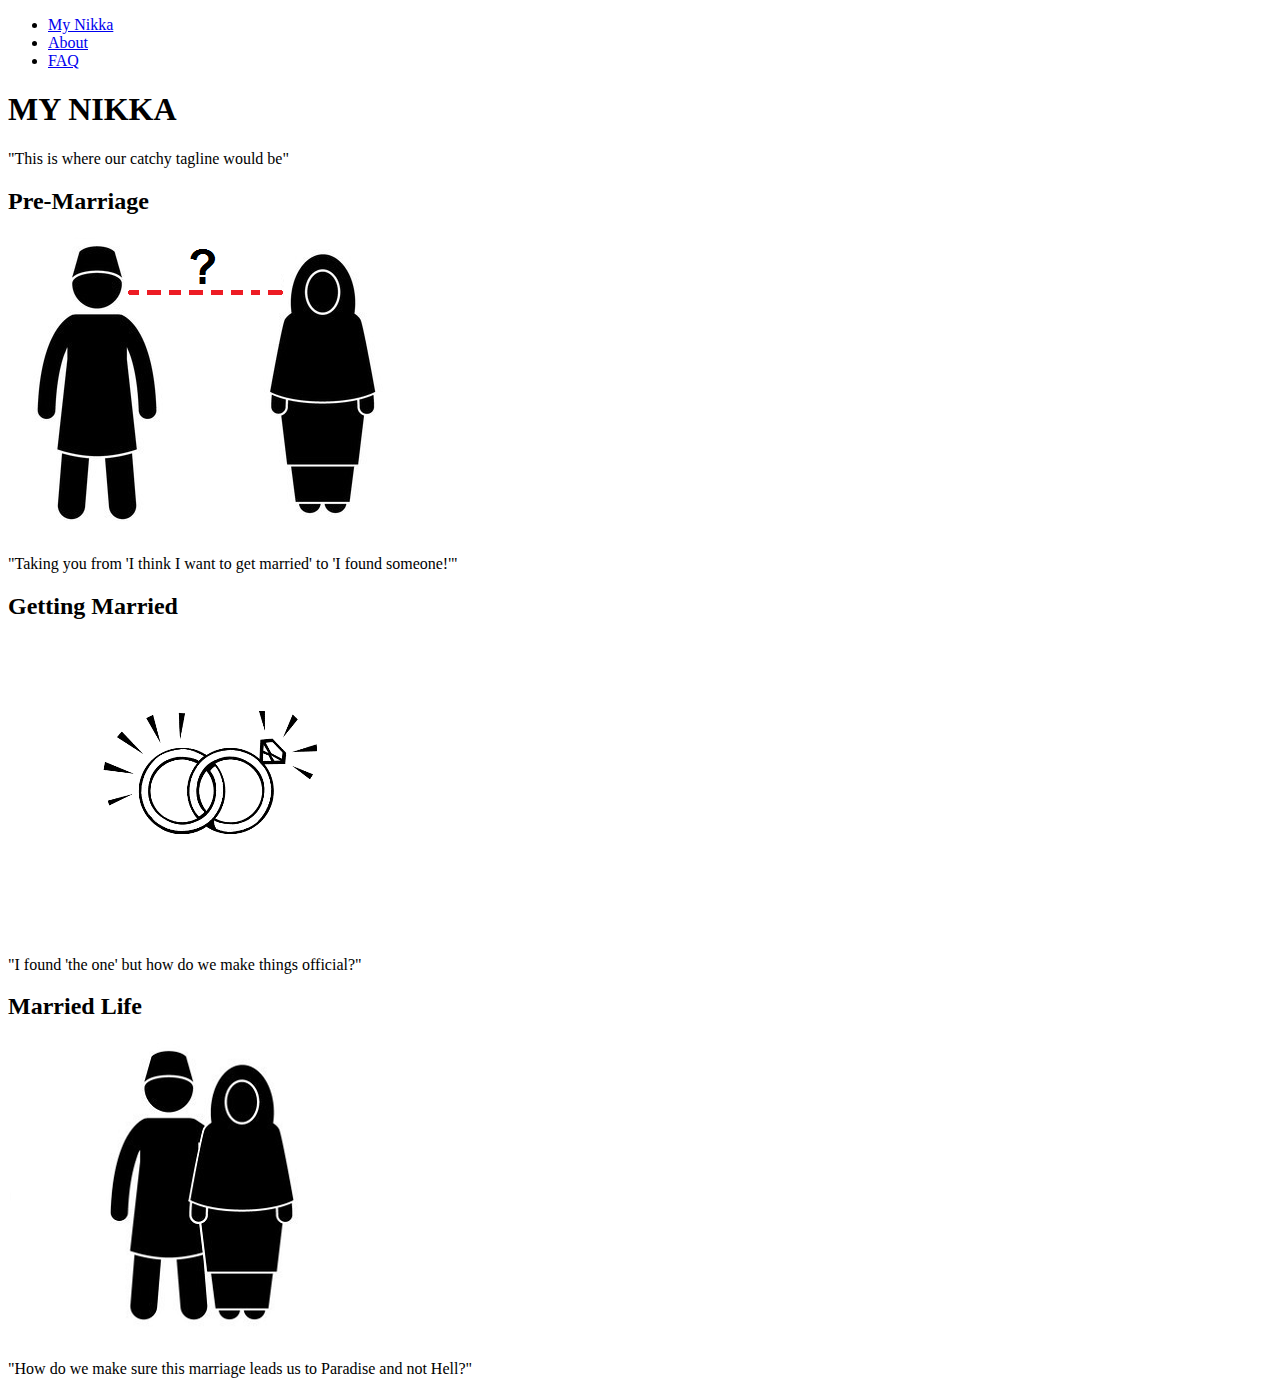
==== index.html @ dc0a1cf0 "completed bootstrap redesign" ====
<!DOCTYPE html>

<html>
    <head>
        <title>My Nikka</title>
        <meta charset="UTF-8">
        <meta name="viewport" content="width=device-width, initial-scale=1.0">
        
        <link href="img/mynikka.jpg" rel="shortcut icon">
        <link rel="stylesheet" href="css/bootstrap.min.css"/>
        <link rel="stylesheet" href="css/my-nikka.css"/>
        <script src="js/bootstrap.min.js"></script>
        <script src="https://code.jquery.com/jquery-1.10.2.js"></script>
        <script src="js/my-nikka.js"></script>
    </head>
    <body>
        <nav class="navbar navbar-inverse navbar-fixed-top" role="navigation">
        	<div class="container">
				<div class="navbar-collapse collapse" id="navbar">
		        </div>
        	</div>
        </nav>

        <div class="jumbotron">
		    <div class="container">
			    <h1>MY NIKKA</h1>
			    <p>"This is where our catchy tagline would be"</p>
		    </div>
       	</div>

       	<div class="container">
	        <div class="row">
		        <div class="col-md-4">
			        <div onclick="location.href='pre_marriage.html';" style="cursor: pointer;">
			            <h2>Pre-Marriage</h2>
			            <img src="./img/pre-marriage-thumbnail.png"/>
		            </div>
		            <p>"Taking you from 'I think I want to get married' to 'I found someone!'"</p>
		        </div>
		            
		        <div class="col-md-4">
		        	<div onclick="location.href='getting_married.html';" style="cursor: pointer;">
			            <h2>Getting Married</h2>
			            <div style="height: 300px">
			            	<img src="./img/rings-thumbnail.png"/>
			            </div>
		            </div>
		            <p>"I found 'the one' but how do we make things official?"</p>
		        </div>
		        
		        <div class="col-md-4">
		            <div onclick="location.href='married_life.html';" style="cursor: pointer;">
			            <h2>Married Life</h2>
			            <img src="./img/married-life-thumbnail.png" />
		            </div>
		            <p>"How do we make sure this marriage leads us to Paradise and not Hell?"</p>
		        </div>
	        </div>
        </div>
    </body>
</html>
---- css/my-nikka.css ----
.beneath-nav {
	padding-top: 50px;
}
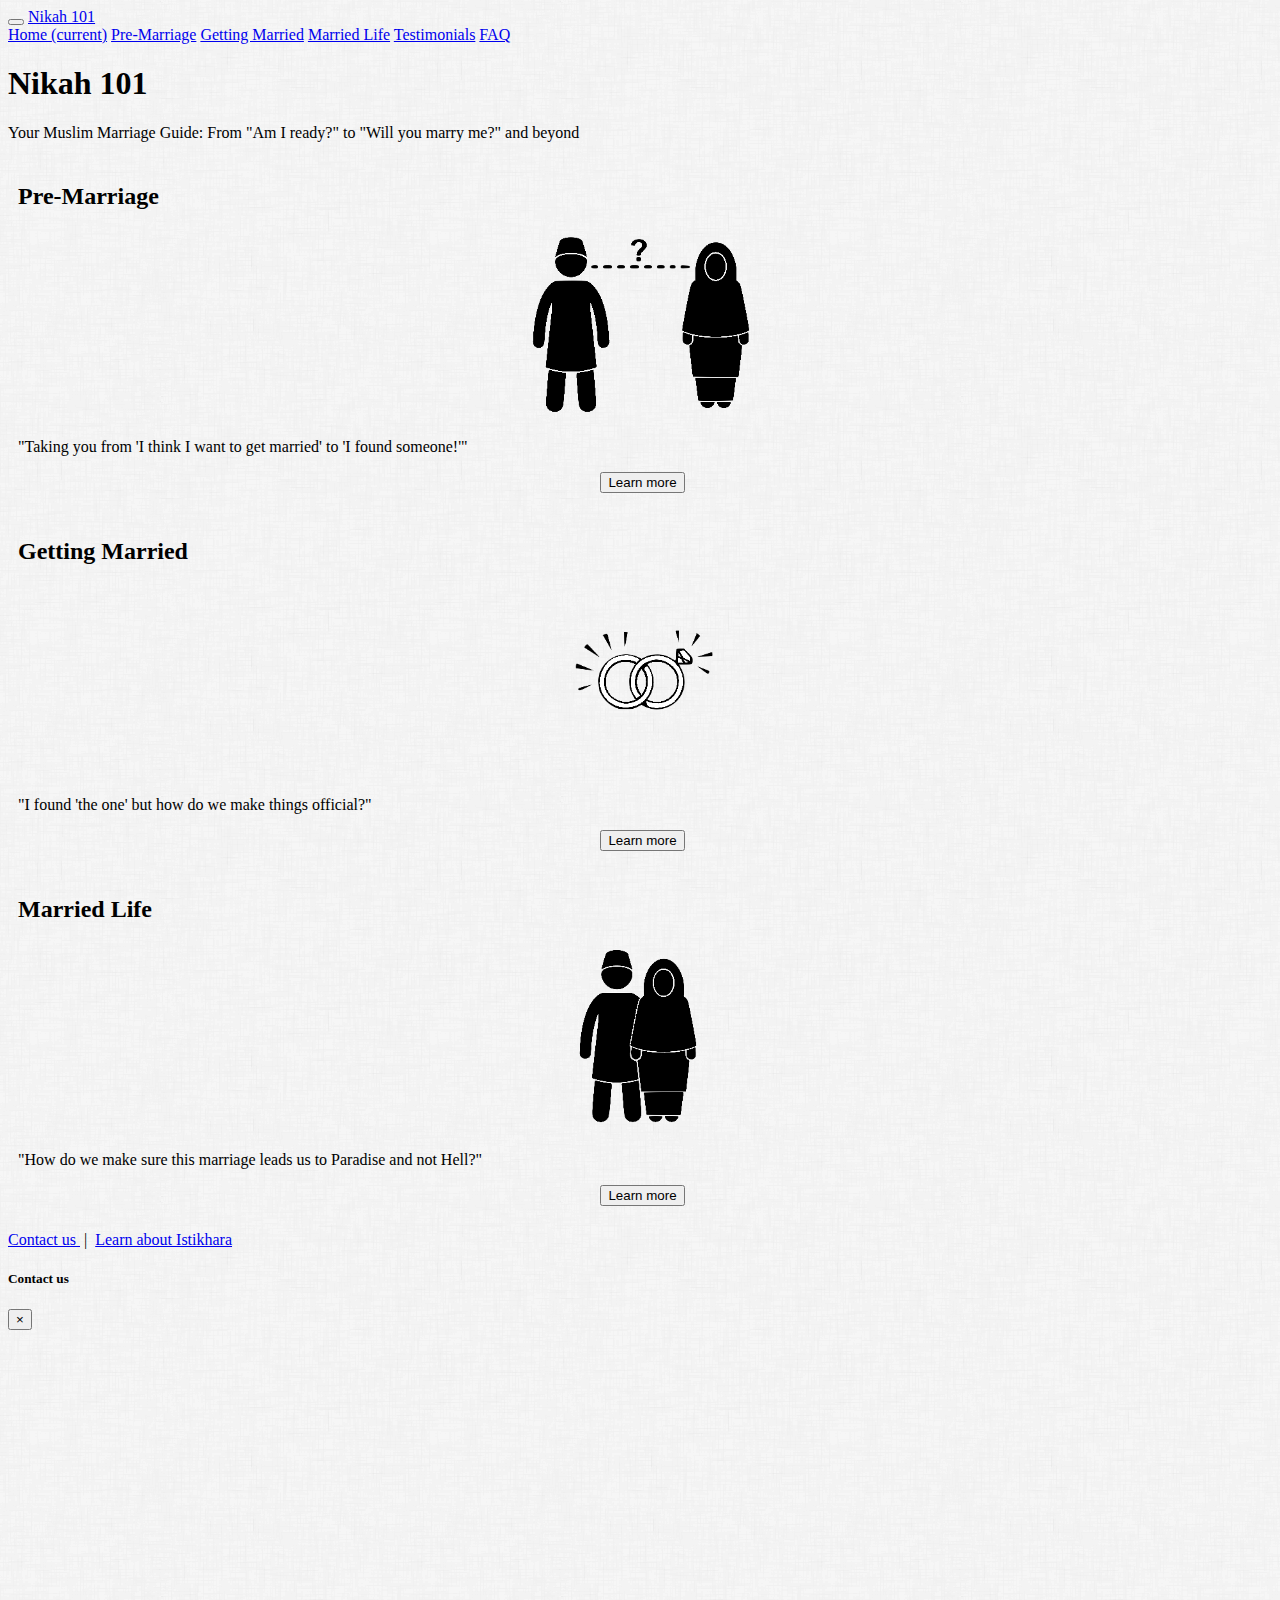
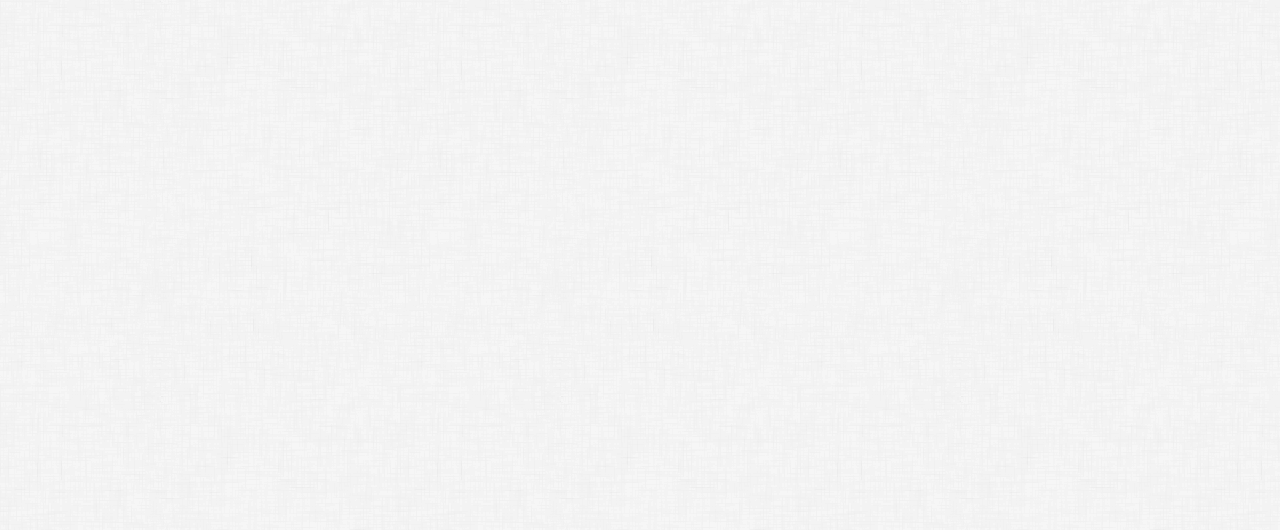
==== commit 494ce584: "Site is now presentable. Added gitignore" ====
--- a/index.html
+++ b/index.html
@@ -2,60 +2,147 @@
 
 <html>
     <head>
-        <title>My Nikka</title>
+        <title>Nikah101</title>
         <meta charset="UTF-8">
-        <meta name="viewport" content="width=device-width, initial-scale=1.0">
+        <meta name="viewport" content="width=device-width, initial-scale=1">
         
-        <link href="img/mynikka.jpg" rel="shortcut icon">
-        <link rel="stylesheet" href="css/bootstrap.min.css"/>
-        <link rel="stylesheet" href="css/my-nikka.css"/>
-        <script src="js/bootstrap.min.js"></script>
-        <script src="https://code.jquery.com/jquery-1.10.2.js"></script>
+        <link rel="stylesheet" href="https://maxcdn.bootstrapcdn.com/bootstrap/4.0.0-beta.2/css/bootstrap.min.css" integrity="sha384-PsH8R72JQ3SOdhVi3uxftmaW6Vc51MKb0q5P2rRUpPvrszuE4W1povHYgTpBfshb" crossorigin="anonymous">
+
+
+        <script src="https://ajax.googleapis.com/ajax/libs/jquery/3.2.1/jquery.min.js"></script>
+        <script src="https://cdnjs.cloudflare.com/ajax/libs/popper.js/1.12.3/umd/popper.min.js" integrity="sha384-vFJXuSJphROIrBnz7yo7oB41mKfc8JzQZiCq4NCceLEaO4IHwicKwpJf9c9IpFgh" crossorigin="anonymous"></script>
+        <script src="https://maxcdn.bootstrapcdn.com/bootstrap/4.0.0-beta.2/js/bootstrap.min.js" integrity="sha384-alpBpkh1PFOepccYVYDB4do5UnbKysX5WZXm3XxPqe5iKTfUKjNkCk9SaVuEZflJ" crossorigin="anonymous"></script>
         <script src="js/my-nikka.js"></script>
+        
+        <script>
+            (function(i,s,o,g,r,a,m){i['GoogleAnalyticsObject']=r;i[r]=i[r]||function(){
+            (i[r].q=i[r].q||[]).push(arguments)},i[r].l=1*new Date();a=s.createElement(o),
+            m=s.getElementsByTagName(o)[0];a.async=1;a.src=g;m.parentNode.insertBefore(a,m)
+            })(window,document,'script','https://www.google-analytics.com/analytics.js','ga');
+
+            ga('create', 'UA-88088383-1', 'auto');
+            ga('send', 'pageview');
+        </script>
+
+        <style>
+            .imageButton {
+                cursor: pointer;
+                margin-left: 5px;
+                padding: 5px 5px 5px 5px;
+            }
+
+            .imageButton:hover {
+                background: #fff;
+            }
+
+            img {
+                width: 257px;
+                display: block;
+                margin: auto;
+            }
+
+            [class*="col-"] {
+                margin-bottom: 15px;
+            }
+
+            .btn-info {
+                display: block;
+                margin: auto;
+            }
+        </style>
     </head>
     <body>
-        <nav class="navbar navbar-inverse navbar-fixed-top" role="navigation">
-        	<div class="container">
-				<div class="navbar-collapse collapse" id="navbar">
-		        </div>
-        	</div>
-        </nav>
+        <div id="header">
+            <nav class="navbar navbar-expand-md navbar-light bg-faded">
+                <div class="container">
+                    <button class="navbar-toggler navbar-toggler-left collapsed" type="button" data-toggle="collapse" data-target="#navbarNavAltMarkup" aria-controls="navbarNavAltMarkup" aria-expanded="false" aria-label="Toggle navigation">
+                        <span class="navbar-toggler-icon"></span>
+                    </button>
+                    <a class="navbar-brand" href="index.html#">Nikah 101</a>
+                    <div class="collapse navbar-collapse" id="navbarNavAltMarkup">
+                        <div class="navbar-nav">
+                            <a class="nav-item nav-link active" href="index.html#" id="index">Home <span class="sr-only">(current)</span></a>
+                            <a class="nav-item nav-link" href="pre_marriage.html#" id="pre_marriage">Pre-Marriage</a>
+                            <a class="nav-item nav-link" href="getting_married.html#" id="getting_married">Getting Married</a>
+                            <a class="nav-item nav-link" href="married_life.html#" id="married_life">Married Life</a>
+                            <a class="nav-item nav-link" href="testimonials.html#" id="testimonials">Testimonials</a>
+                            <a class="nav-item nav-link" href="faq.html#" id="faq">FAQ</a>
+                            <!-- <form class="form-inline my-2 my-lg-0"> -->
+                                <!-- <input class="form-control mr-sm-2" type="text" placeholder="Search"></input> -->
+                                <!-- <button class="btn btn-outline-success my-2 my-sm-0" type="submit">Search</button> -->
+                            <!-- </form> -->
+                        </div>
+                    </div>
+                </div>
+            </nav>
+        </div>
+        <div class="jumbotron" style="background: transparent;">
+            <div class="container">
+                <h1>Nikah 101</h1>
+                <p>Your Muslim Marriage Guide: From "Am I ready?" to "Will you marry me?" and beyond</p>
+            </div>
+           </div>
 
-        <div class="jumbotron">
-		    <div class="container">
-			    <h1>MY NIKKA</h1>
-			    <p>"This is where our catchy tagline would be"</p>
-		    </div>
-       	</div>
+           <div class="container">
+            <div class="row">
+                <div class="col-md">
+                    <div onclick="location.href='pre_marriage.html';" class="imageButton">
+                        <h2>Pre-Marriage</h2>
+                        <img src="./img/pre-marriage-thumbnail.png"/>
+                        <p>"Taking you from 'I think I want to get married' to 'I found someone!'"</p>
+                        <button type="button" class="btn btn-info">Learn more</button>
+                    </div>
+                </div>
+                    
+                <div class="col-md">
+                    <div onclick="location.href='getting_married.html';" class="imageButton">
+                        <h2>Getting Married</h2>
+                        <img src="./img/rings-thumbnail.png"/>
+                        <p>"I found 'the one' but how do we make things official?"</p>
+                        <button type="button" class="btn btn-info">Learn more</button>
+                    </div>
+                </div>
+                
+                <div class="col-md">
+                    <div onclick="location.href='married_life.html';" class="imageButton">
+                        <h2>Married Life</h2>
+                        <img src="./img/married-life-thumbnail.png" />
+                        <p>"How do we make sure this marriage leads us to Paradise and not Hell?"</p>
+                        <button type="button" class="btn btn-info">Learn more</button>
+                    </div>
+                </div>
+            </div>
+        </div>
 
-       	<div class="container">
-	        <div class="row">
-		        <div class="col-md-4">
-			        <div onclick="location.href='pre_marriage.html';" style="cursor: pointer;">
-			            <h2>Pre-Marriage</h2>
-			            <img src="./img/pre-marriage-thumbnail.png"/>
-		            </div>
-		            <p>"Taking you from 'I think I want to get married' to 'I found someone!'"</p>
-		        </div>
-		            
-		        <div class="col-md-4">
-		        	<div onclick="location.href='getting_married.html';" style="cursor: pointer;">
-			            <h2>Getting Married</h2>
-			            <div style="height: 300px">
-			            	<img src="./img/rings-thumbnail.png"/>
-			            </div>
-		            </div>
-		            <p>"I found 'the one' but how do we make things official?"</p>
-		        </div>
-		        
-		        <div class="col-md-4">
-		            <div onclick="location.href='married_life.html';" style="cursor: pointer;">
-			            <h2>Married Life</h2>
-			            <img src="./img/married-life-thumbnail.png" />
-		            </div>
-		            <p>"How do we make sure this marriage leads us to Paradise and not Hell?"</p>
-		        </div>
-	        </div>
+        <div class="container" style="margin-top:20px">
+            <div class="row justify-content-md-center">
+                <div class="col-md-auto">
+                    <span>
+                        <a href="#" data-toggle="modal" data-target="#myModal">
+                            Contact us
+                        </a>
+                        &nbsp;|&nbsp;
+                        <a href="https://www.istikhara.com" target="_blank">Learn about Istikhara</a>
+                    </span>
+                </div>
+            </div>
         </div>
+
+        <div class="modal fade" id="myModal" tabindex="-1" role="dialog" aria-labelledby="exampleModalLabel" aria-hidden="true">
+            <div class="modal-dialog" role="document" style="width: 700px; height: 800px">
+                <div class="modal-content" style="width: 700px; height: 800px">
+                    <div class="modal-header">
+                         <h5 class="modal-title" id="exampleModalLabel">Contact us</h5>
+                         <button type="button" class="close" data-dismiss="modal" aria-label="Close">
+                             <span aria-hidden="true">&times;</span>
+                         </button>
+                    </div>
+                    <div class="modal-body" style="width: 700px; height: 800px">
+                        <iframe src="https://docs.google.com/forms/d/e/1FAIpQLSc_yMpv1Eu6rRGOCCxYk3gl6i0qDisfoZ84bRCxH-J7JMFKTg/viewform?embedded=true" frameborder="0" marginheight="0" marginwidth="0" width="650px" height="700px">Loading...</iframe>
+                    </div>
+                </div>
+            </div>
+        </div>
+
     </body>
 </html>
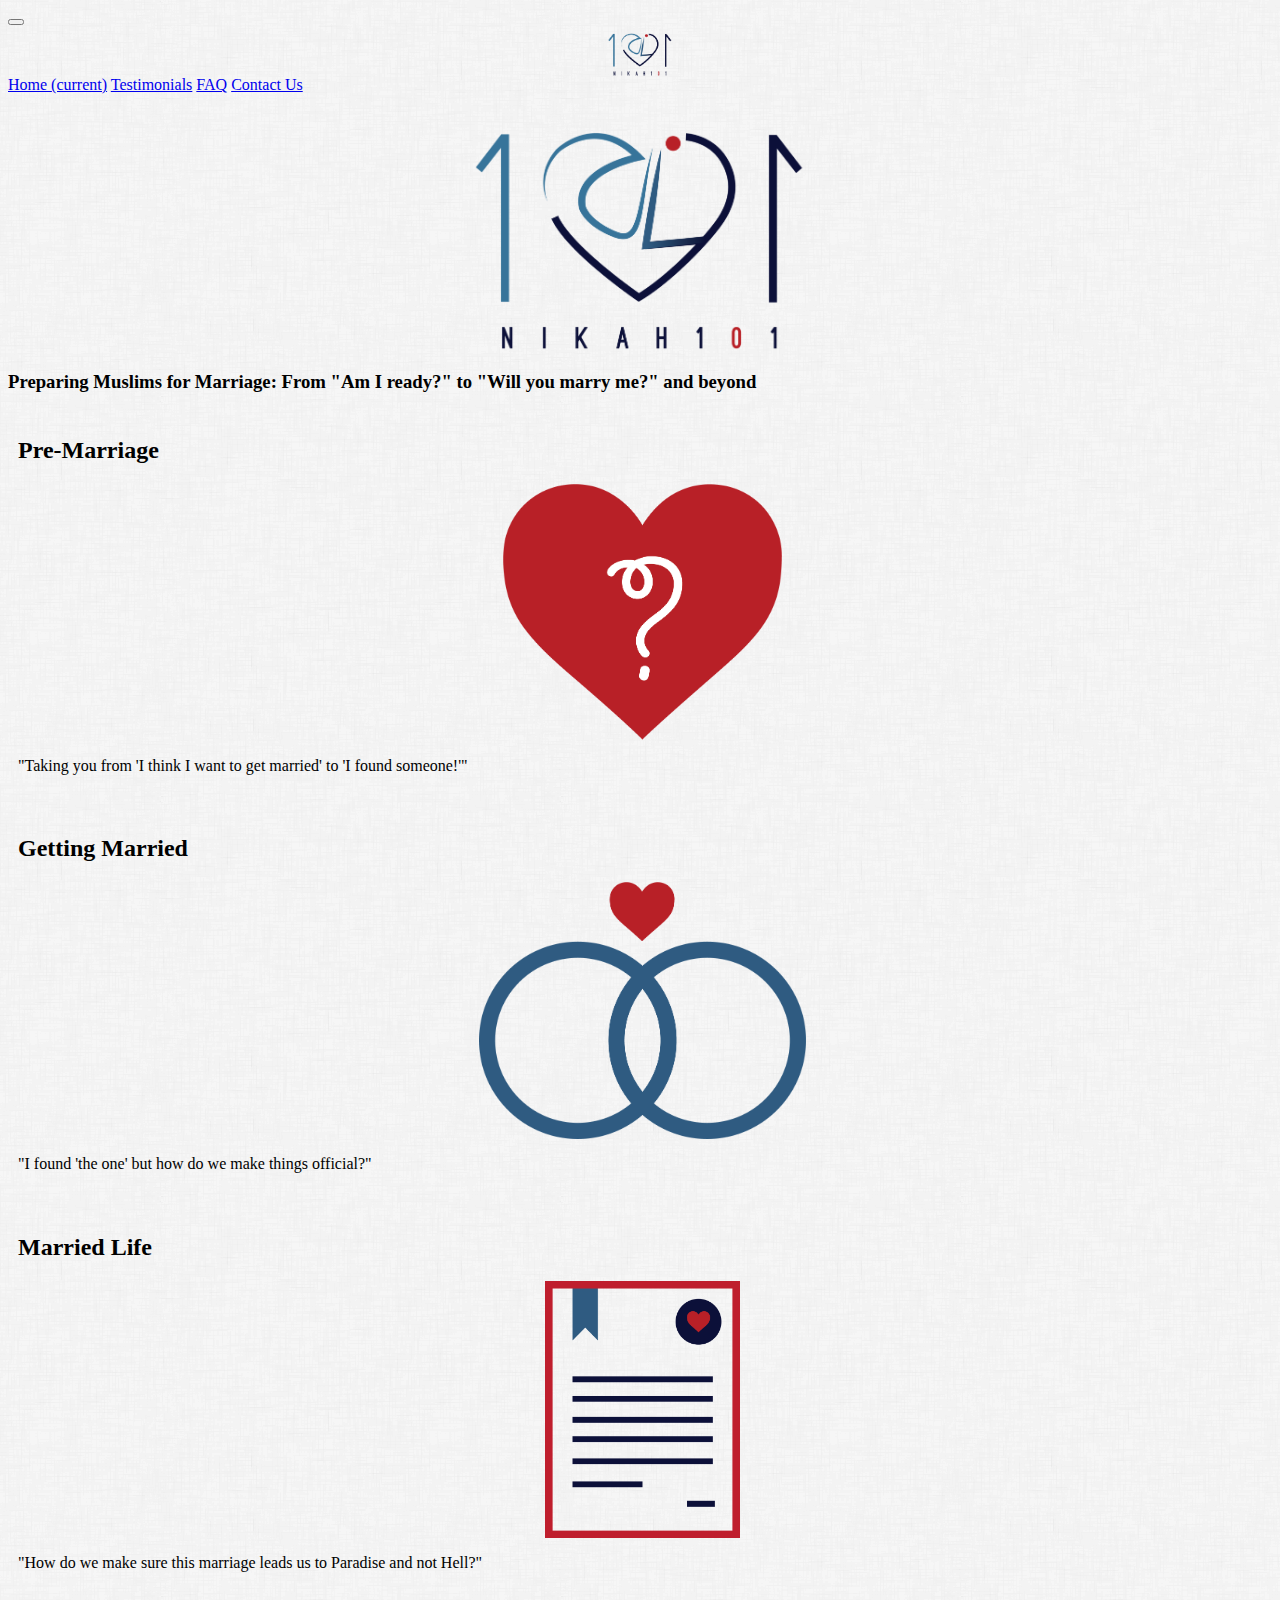
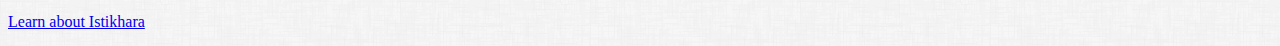
==== commit f271ed00: "Centered titles, removed navbar portions on index page, added favicon" ====
--- a/index.html
+++ b/index.html
@@ -5,7 +5,9 @@
         <title>Nikah101</title>
         <meta charset="UTF-8">
         <meta name="viewport" content="width=device-width, initial-scale=1">
-        
+        <meta name="google-signin-client_id" content="1020041953174-9hqrpepscufk3tv8eq9ffoghfqqvkb3t.apps.googleusercontent.com">
+        <link rel="shortcut icon" href="./img/logo.png"/>
+
         <link rel="stylesheet" href="https://maxcdn.bootstrapcdn.com/bootstrap/4.0.0-beta.2/css/bootstrap.min.css" integrity="sha384-PsH8R72JQ3SOdhVi3uxftmaW6Vc51MKb0q5P2rRUpPvrszuE4W1povHYgTpBfshb" crossorigin="anonymous">
 
 
@@ -13,7 +15,8 @@
         <script src="https://cdnjs.cloudflare.com/ajax/libs/popper.js/1.12.3/umd/popper.min.js" integrity="sha384-vFJXuSJphROIrBnz7yo7oB41mKfc8JzQZiCq4NCceLEaO4IHwicKwpJf9c9IpFgh" crossorigin="anonymous"></script>
         <script src="https://maxcdn.bootstrapcdn.com/bootstrap/4.0.0-beta.2/js/bootstrap.min.js" integrity="sha384-alpBpkh1PFOepccYVYDB4do5UnbKysX5WZXm3XxPqe5iKTfUKjNkCk9SaVuEZflJ" crossorigin="anonymous"></script>
         <script src="js/my-nikka.js"></script>
-        
+        <script src="https://apis.google.com/js/platform.js" async defer></script>
+
         <script>
             (function(i,s,o,g,r,a,m){i['GoogleAnalyticsObject']=r;i[r]=i[r]||function(){
             (i[r].q=i[r].q||[]).push(arguments)},i[r].l=1*new Date();a=s.createElement(o),
@@ -22,6 +25,14 @@
 
             ga('create', 'UA-88088383-1', 'auto');
             ga('send', 'pageview');
+
+            function onSignIn(googleUser) {
+            var profile = googleUser.getBasicProfile();
+                console.log('ID: ' + profile.getId()); // Do not send to your backend! Use an ID token instead.
+                console.log('Name: ' + profile.getName());
+                console.log('Image URL: ' + profile.getImageUrl());
+                console.log('Email: ' + profile.getEmail()); // This is null if the 'email' scope is not present.
+            }
         </script>
 
         <style>
@@ -35,8 +46,14 @@
                 background: #fff;
             }
 
-            img {
-                width: 257px;
+            .thumbnail {
+                height: 257px;
+                display: block;
+                margin: auto;
+            }
+
+            .logo {
+                height: 50px;
                 display: block;
                 margin: auto;
             }
@@ -58,15 +75,14 @@
                     <button class="navbar-toggler navbar-toggler-left collapsed" type="button" data-toggle="collapse" data-target="#navbarNavAltMarkup" aria-controls="navbarNavAltMarkup" aria-expanded="false" aria-label="Toggle navigation">
                         <span class="navbar-toggler-icon"></span>
                     </button>
-                    <a class="navbar-brand" href="index.html#">Nikah 101</a>
+                    <a class="navbar-brand" href="index.html#"><img src="./img/logo.png" class="logo"/></a>
                     <div class="collapse navbar-collapse" id="navbarNavAltMarkup">
                         <div class="navbar-nav">
                             <a class="nav-item nav-link active" href="index.html#" id="index">Home <span class="sr-only">(current)</span></a>
-                            <a class="nav-item nav-link" href="pre_marriage.html#" id="pre_marriage">Pre-Marriage</a>
-                            <a class="nav-item nav-link" href="getting_married.html#" id="getting_married">Getting Married</a>
-                            <a class="nav-item nav-link" href="married_life.html#" id="married_life">Married Life</a>
                             <a class="nav-item nav-link" href="testimonials.html#" id="testimonials">Testimonials</a>
                             <a class="nav-item nav-link" href="faq.html#" id="faq">FAQ</a>
+                            <a class="nav-item nav-link" href="contact.html#" id="contact">Contact Us</a>
+                            <a class="nav-item nav-link" href="#"><div class="g-signin2" data-onsuccess="onSignIn"></div></a>
                             <!-- <form class="form-inline my-2 my-lg-0"> -->
                                 <!-- <input class="form-control mr-sm-2" type="text" placeholder="Search"></input> -->
                                 <!-- <button class="btn btn-outline-success my-2 my-sm-0" type="submit">Search</button> -->
@@ -78,8 +94,8 @@
         </div>
         <div class="jumbotron" style="background: transparent;">
             <div class="container">
-                <h1>Nikah 101</h1>
-                <p>Your Muslim Marriage Guide: From "Am I ready?" to "Will you marry me?" and beyond</p>
+                    <img src="./img/logo.png" class="thumbnail"/>
+                <h3 style="margin-top: 20px">Preparing Muslims for Marriage: From "Am I ready?" to "Will you marry me?" and beyond</h3>
             </div>
            </div>
 
@@ -88,27 +104,24 @@
                 <div class="col-md">
                     <div onclick="location.href='pre_marriage.html';" class="imageButton">
                         <h2>Pre-Marriage</h2>
-                        <img src="./img/pre-marriage-thumbnail.png"/>
+                        <img src="./img/pre-marriage-thumbnail.png" class="thumbnail"/>
                         <p>"Taking you from 'I think I want to get married' to 'I found someone!'"</p>
-                        <button type="button" class="btn btn-info">Learn more</button>
                     </div>
                 </div>
-                    
+
                 <div class="col-md">
                     <div onclick="location.href='getting_married.html';" class="imageButton">
                         <h2>Getting Married</h2>
-                        <img src="./img/rings-thumbnail.png"/>
+                        <img src="./img/rings-thumbnail.png" class="thumbnail"/>
                         <p>"I found 'the one' but how do we make things official?"</p>
-                        <button type="button" class="btn btn-info">Learn more</button>
                     </div>
                 </div>
-                
+
                 <div class="col-md">
                     <div onclick="location.href='married_life.html';" class="imageButton">
                         <h2>Married Life</h2>
-                        <img src="./img/married-life-thumbnail.png" />
+                        <img src="./img/married-life-thumbnail.png" class="thumbnail"/>
                         <p>"How do we make sure this marriage leads us to Paradise and not Hell?"</p>
-                        <button type="button" class="btn btn-info">Learn more</button>
                     </div>
                 </div>
             </div>
@@ -118,31 +131,10 @@
             <div class="row justify-content-md-center">
                 <div class="col-md-auto">
                     <span>
-                        <a href="#" data-toggle="modal" data-target="#myModal">
-                            Contact us
-                        </a>
-                        &nbsp;|&nbsp;
                         <a href="https://www.istikhara.com" target="_blank">Learn about Istikhara</a>
                     </span>
                 </div>
             </div>
         </div>
-
-        <div class="modal fade" id="myModal" tabindex="-1" role="dialog" aria-labelledby="exampleModalLabel" aria-hidden="true">
-            <div class="modal-dialog" role="document" style="width: 700px; height: 800px">
-                <div class="modal-content" style="width: 700px; height: 800px">
-                    <div class="modal-header">
-                         <h5 class="modal-title" id="exampleModalLabel">Contact us</h5>
-                         <button type="button" class="close" data-dismiss="modal" aria-label="Close">
-                             <span aria-hidden="true">&times;</span>
-                         </button>
-                    </div>
-                    <div class="modal-body" style="width: 700px; height: 800px">
-                        <iframe src="https://docs.google.com/forms/d/e/1FAIpQLSc_yMpv1Eu6rRGOCCxYk3gl6i0qDisfoZ84bRCxH-J7JMFKTg/viewform?embedded=true" frameborder="0" marginheight="0" marginwidth="0" width="650px" height="700px">Loading...</iframe>
-                    </div>
-                </div>
-            </div>
-        </div>
-
     </body>
 </html>
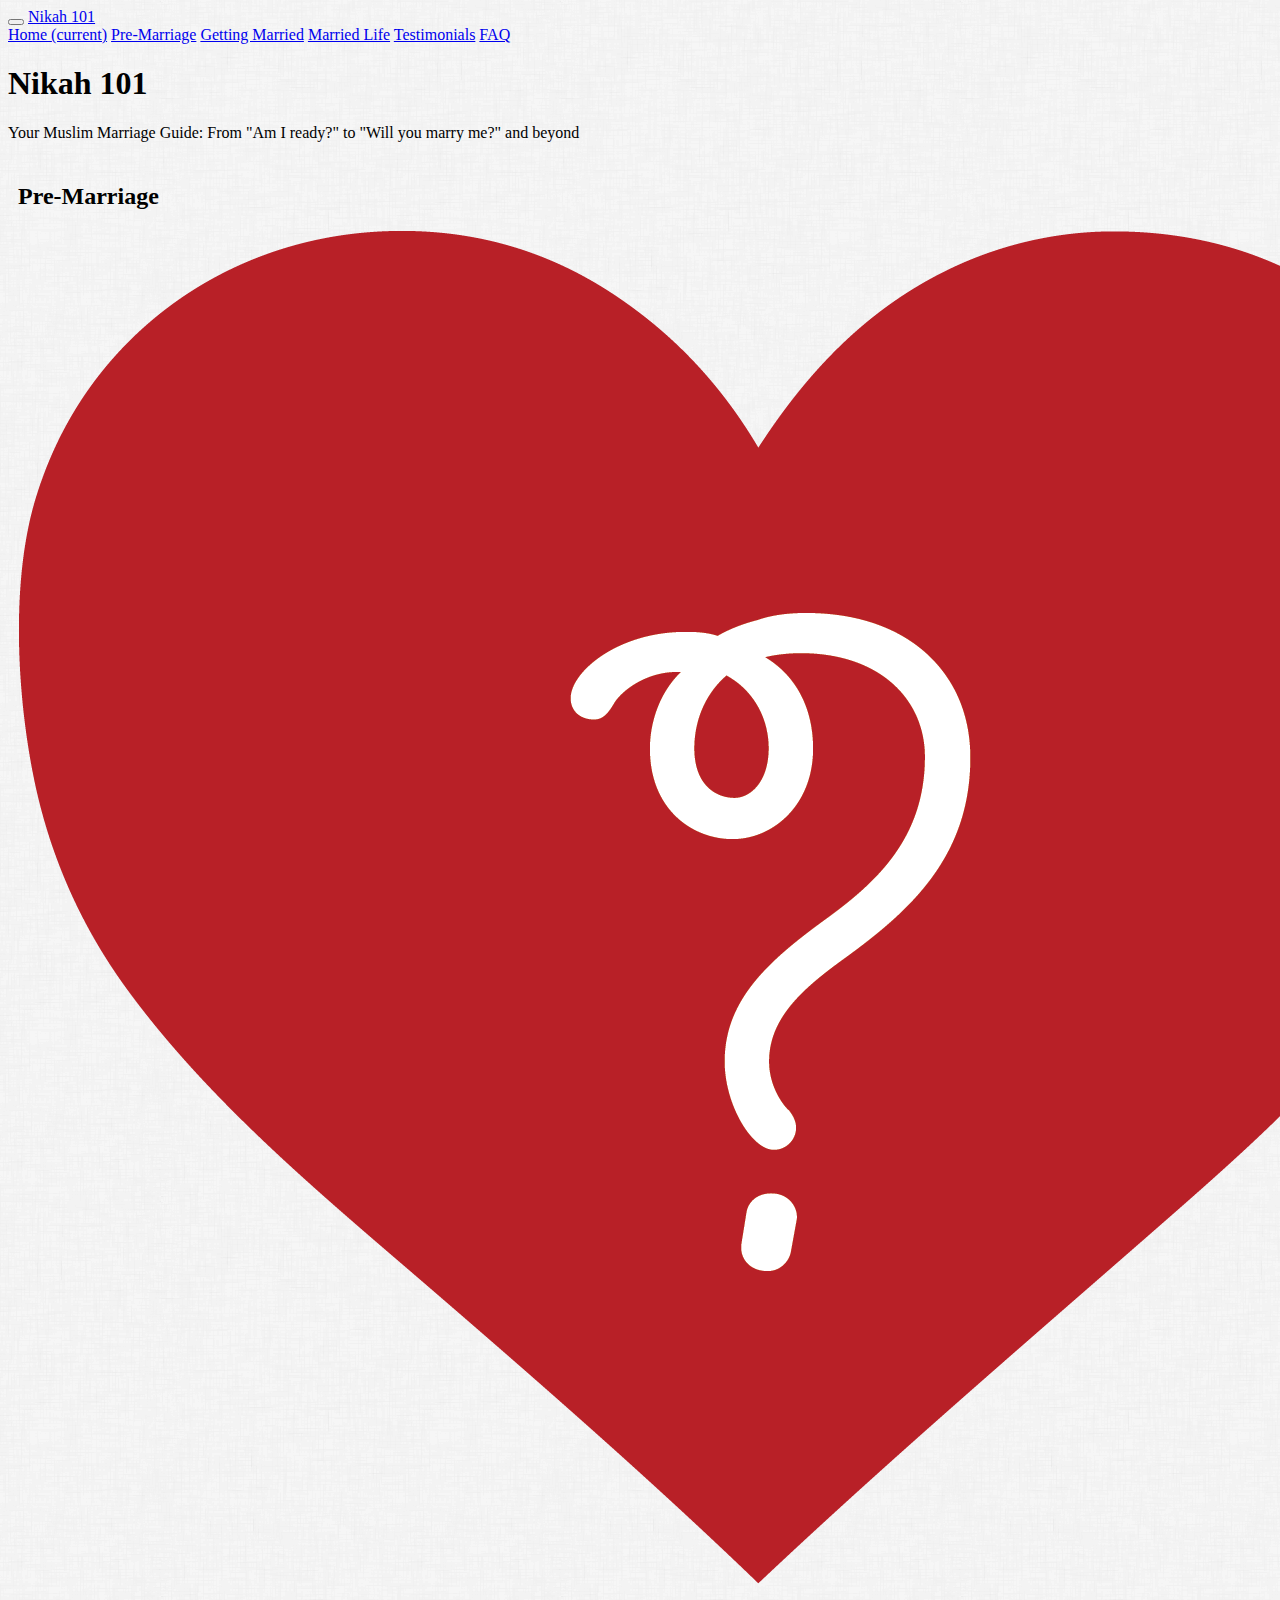
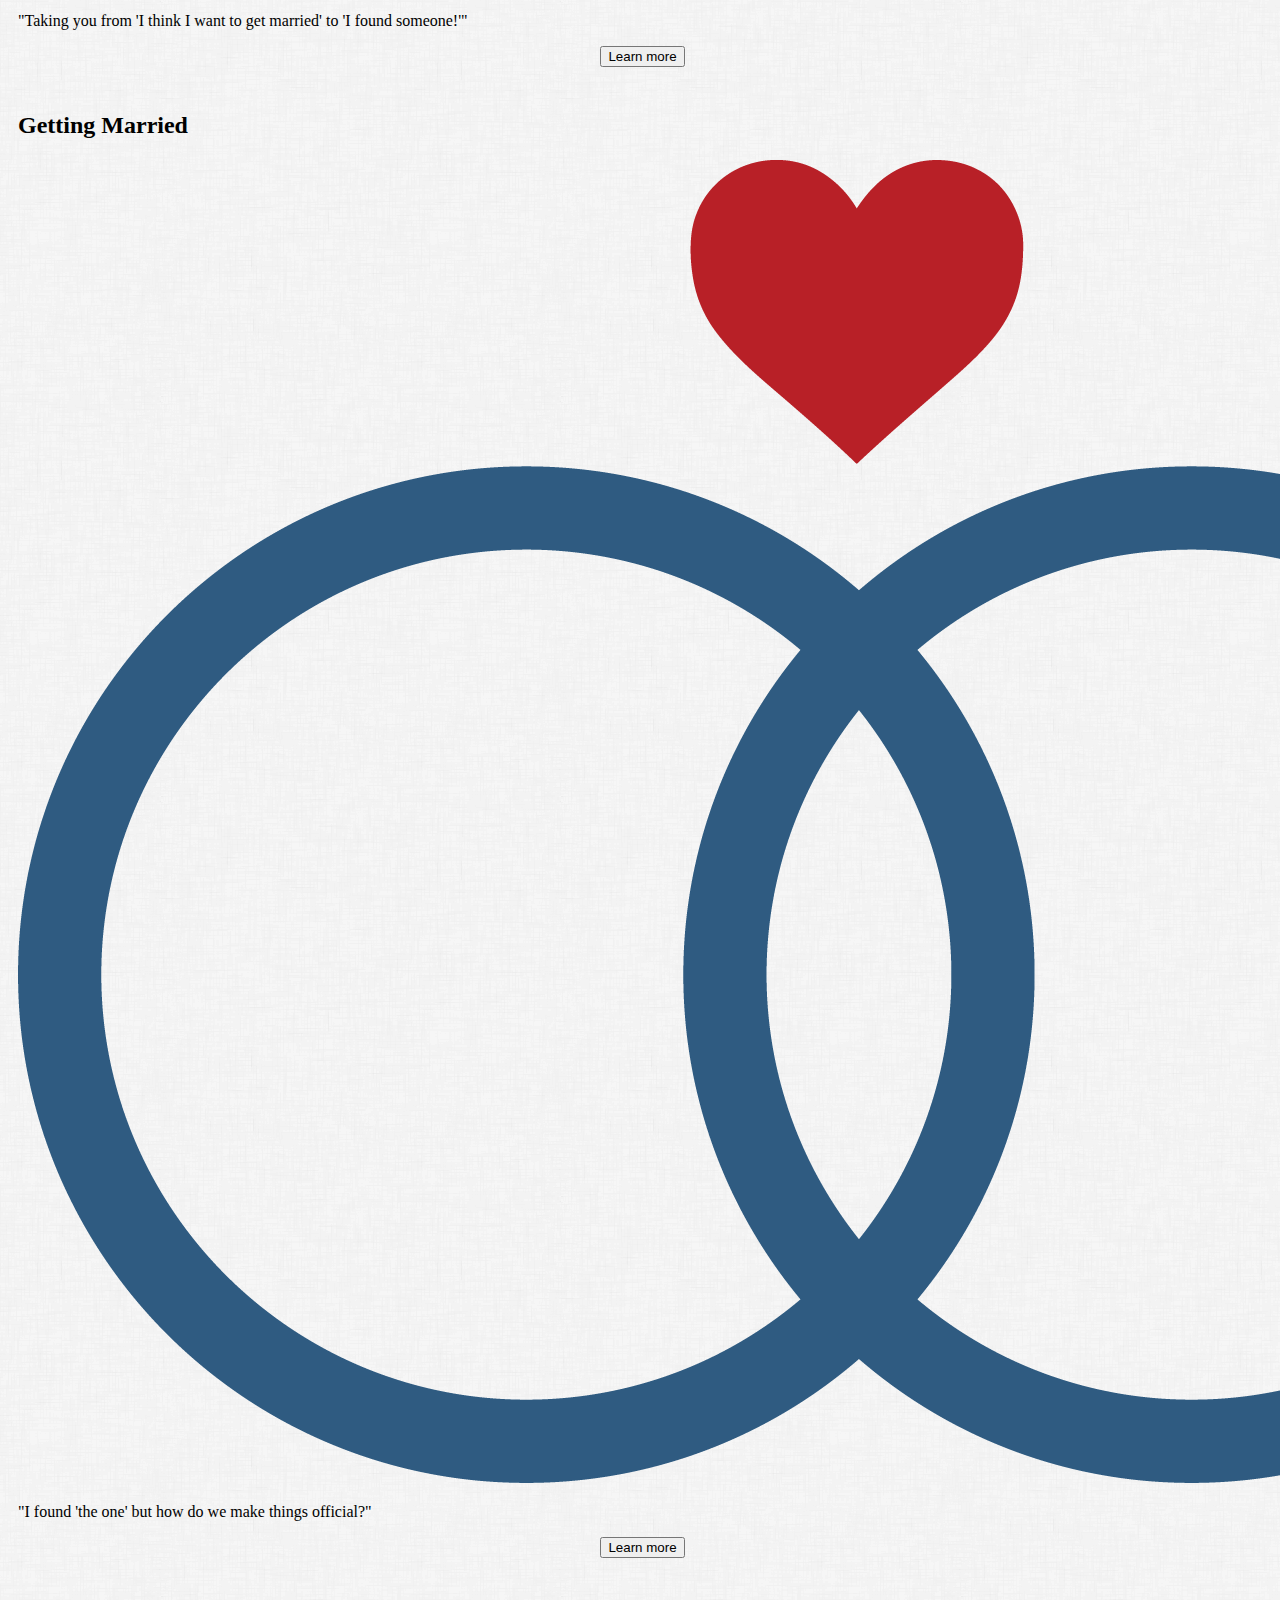
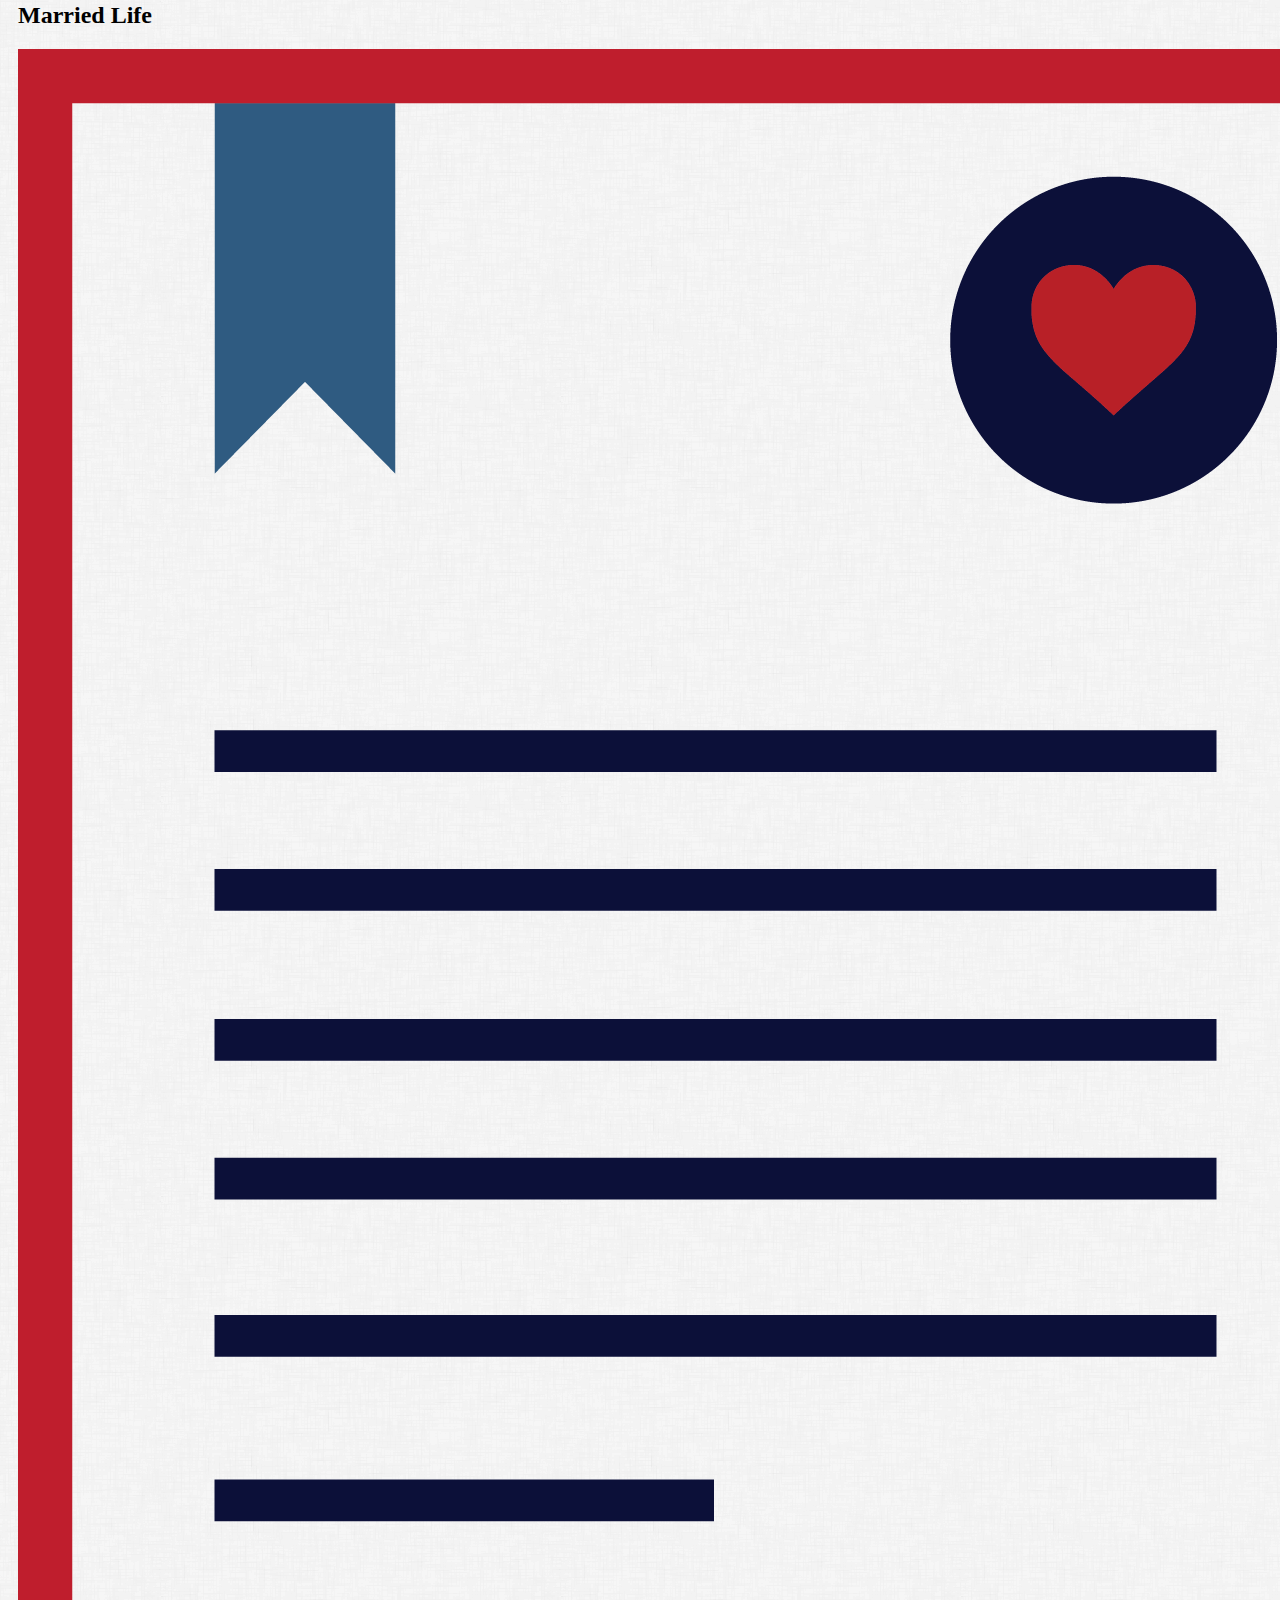
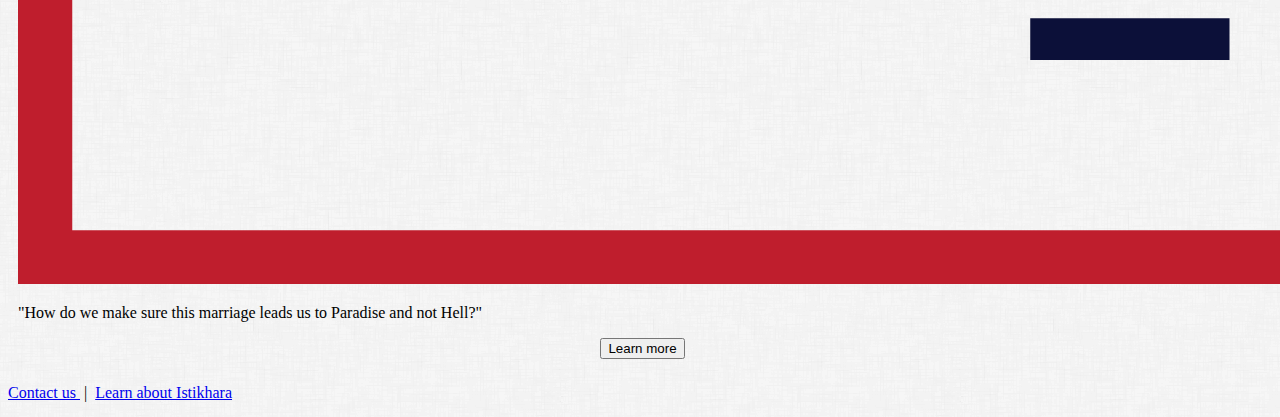
==== commit c1d8bb11: "Merge in Nezar's branch" ====
--- a/index.html
+++ b/index.html
@@ -75,14 +75,15 @@
                     <button class="navbar-toggler navbar-toggler-left collapsed" type="button" data-toggle="collapse" data-target="#navbarNavAltMarkup" aria-controls="navbarNavAltMarkup" aria-expanded="false" aria-label="Toggle navigation">
                         <span class="navbar-toggler-icon"></span>
                     </button>
-                    <a class="navbar-brand" href="index.html#"><img src="./img/logo.png" class="logo"/></a>
+                    <a class="navbar-brand" href="index.html#">Nikah 101</a>
                     <div class="collapse navbar-collapse" id="navbarNavAltMarkup">
                         <div class="navbar-nav">
                             <a class="nav-item nav-link active" href="index.html#" id="index">Home <span class="sr-only">(current)</span></a>
+                            <a class="nav-item nav-link" href="pre_marriage.html#" id="pre_marriage">Pre-Marriage</a>
+                            <a class="nav-item nav-link" href="getting_married.html#" id="getting_married">Getting Married</a>
+                            <a class="nav-item nav-link" href="married_life.html#" id="married_life">Married Life</a>
                             <a class="nav-item nav-link" href="testimonials.html#" id="testimonials">Testimonials</a>
                             <a class="nav-item nav-link" href="faq.html#" id="faq">FAQ</a>
-                            <a class="nav-item nav-link" href="contact.html#" id="contact">Contact Us</a>
-                            <a class="nav-item nav-link" href="#"><div class="g-signin2" data-onsuccess="onSignIn"></div></a>
                             <!-- <form class="form-inline my-2 my-lg-0"> -->
                                 <!-- <input class="form-control mr-sm-2" type="text" placeholder="Search"></input> -->
                                 <!-- <button class="btn btn-outline-success my-2 my-sm-0" type="submit">Search</button> -->
@@ -94,8 +95,8 @@
         </div>
         <div class="jumbotron" style="background: transparent;">
             <div class="container">
-                    <img src="./img/logo.png" class="thumbnail"/>
-                <h3 style="margin-top: 20px">Preparing Muslims for Marriage: From "Am I ready?" to "Will you marry me?" and beyond</h3>
+                <h1>Nikah 101</h1>
+                <p>Your Muslim Marriage Guide: From "Am I ready?" to "Will you marry me?" and beyond</p>
             </div>
            </div>
 
@@ -104,24 +105,27 @@
                 <div class="col-md">
                     <div onclick="location.href='pre_marriage.html';" class="imageButton">
                         <h2>Pre-Marriage</h2>
-                        <img src="./img/pre-marriage-thumbnail.png" class="thumbnail"/>
+                        <img src="./img/pre-marriage-thumbnail.png"/>
                         <p>"Taking you from 'I think I want to get married' to 'I found someone!'"</p>
+                        <button type="button" class="btn btn-info">Learn more</button>
                     </div>
                 </div>
-
+                    
                 <div class="col-md">
                     <div onclick="location.href='getting_married.html';" class="imageButton">
                         <h2>Getting Married</h2>
-                        <img src="./img/rings-thumbnail.png" class="thumbnail"/>
+                        <img src="./img/rings-thumbnail.png"/>
                         <p>"I found 'the one' but how do we make things official?"</p>
+                        <button type="button" class="btn btn-info">Learn more</button>
                     </div>
                 </div>
-
+                
                 <div class="col-md">
                     <div onclick="location.href='married_life.html';" class="imageButton">
                         <h2>Married Life</h2>
-                        <img src="./img/married-life-thumbnail.png" class="thumbnail"/>
+                        <img src="./img/married-life-thumbnail.png" />
                         <p>"How do we make sure this marriage leads us to Paradise and not Hell?"</p>
+                        <button type="button" class="btn btn-info">Learn more</button>
                     </div>
                 </div>
             </div>
@@ -131,6 +135,10 @@
             <div class="row justify-content-md-center">
                 <div class="col-md-auto">
                     <span>
+                        <a href="#" data-toggle="modal" data-target="#myModal">
+                            Contact us
+                        </a>
+                        &nbsp;|&nbsp;
                         <a href="https://www.istikhara.com" target="_blank">Learn about Istikhara</a>
                     </span>
                 </div>
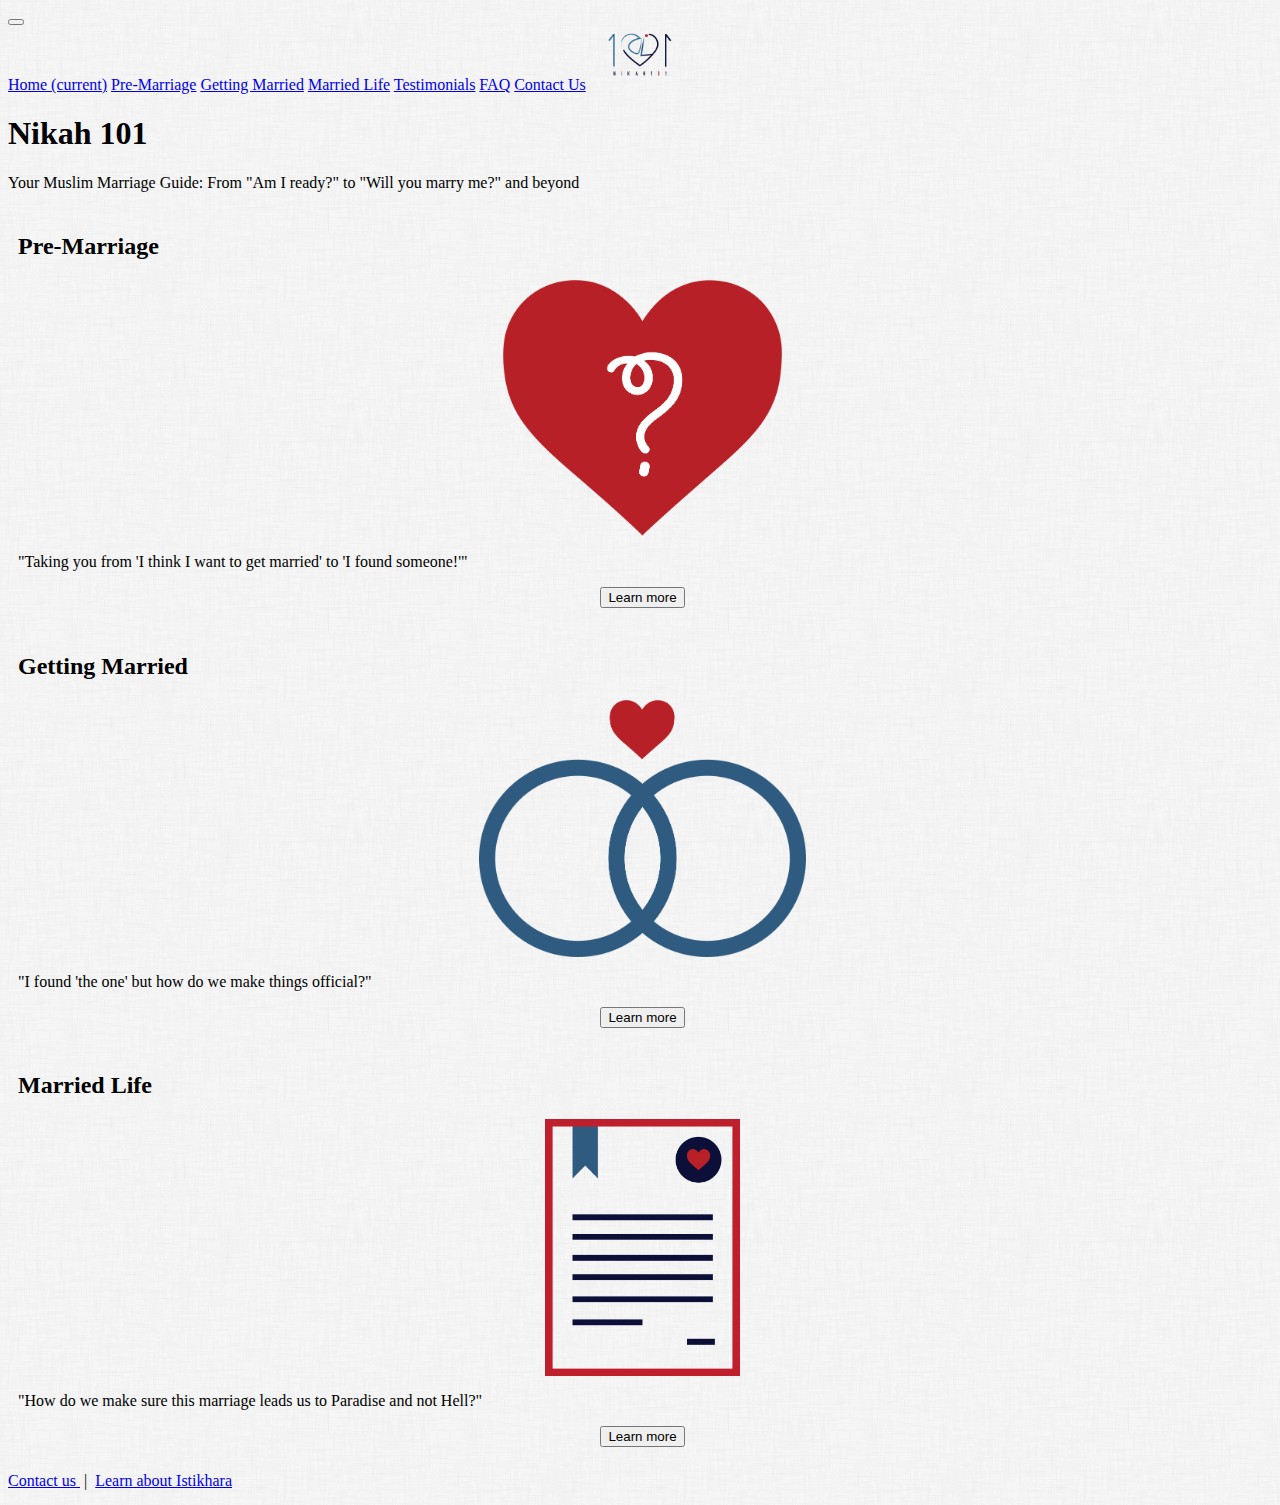
==== commit f2e64a3a: "Index updated for header changes" ====
--- a/index.html
+++ b/index.html
@@ -40,6 +40,7 @@
                 cursor: pointer;
                 margin-left: 5px;
                 padding: 5px 5px 5px 5px;
+                align-content: center;
             }
 
             .imageButton:hover {
@@ -69,8 +70,11 @@
         </style>
     </head>
     <body>
+      <!-- <script src="js/header-json-parser.js"></script> -->
+
+      <script src="js/header-injector.js"></script>
         <div id="header">
-            <nav class="navbar navbar-expand-md navbar-light bg-faded">
+            <!-- <nav class="navbar navbar-expand-md navbar-light bg-faded">
                 <div class="container">
                     <button class="navbar-toggler navbar-toggler-left collapsed" type="button" data-toggle="collapse" data-target="#navbarNavAltMarkup" aria-controls="navbarNavAltMarkup" aria-expanded="false" aria-label="Toggle navigation">
                         <span class="navbar-toggler-icon"></span>
@@ -84,14 +88,11 @@
                             <a class="nav-item nav-link" href="married_life.html#" id="married_life">Married Life</a>
                             <a class="nav-item nav-link" href="testimonials.html#" id="testimonials">Testimonials</a>
                             <a class="nav-item nav-link" href="faq.html#" id="faq">FAQ</a>
-                            <!-- <form class="form-inline my-2 my-lg-0"> -->
-                                <!-- <input class="form-control mr-sm-2" type="text" placeholder="Search"></input> -->
-                                <!-- <button class="btn btn-outline-success my-2 my-sm-0" type="submit">Search</button> -->
-                            <!-- </form> -->
+
                         </div>
                     </div>
                 </div>
-            </nav>
+            </nav> -->
         </div>
         <div class="jumbotron" style="background: transparent;">
             <div class="container">
@@ -105,25 +106,25 @@
                 <div class="col-md">
                     <div onclick="location.href='pre_marriage.html';" class="imageButton">
                         <h2>Pre-Marriage</h2>
-                        <img src="./img/pre-marriage-thumbnail.png"/>
+                        <img src="./img/pre-marriage-thumbnail.png" class="thumbnail"/>
                         <p>"Taking you from 'I think I want to get married' to 'I found someone!'"</p>
                         <button type="button" class="btn btn-info">Learn more</button>
                     </div>
                 </div>
-                    
+
                 <div class="col-md">
                     <div onclick="location.href='getting_married.html';" class="imageButton">
                         <h2>Getting Married</h2>
-                        <img src="./img/rings-thumbnail.png"/>
+                        <img src="./img/rings-thumbnail.png" class="thumbnail"/>
                         <p>"I found 'the one' but how do we make things official?"</p>
                         <button type="button" class="btn btn-info">Learn more</button>
                     </div>
                 </div>
-                
+
                 <div class="col-md">
                     <div onclick="location.href='married_life.html';" class="imageButton">
                         <h2>Married Life</h2>
-                        <img src="./img/married-life-thumbnail.png" />
+                        <img src="./img/married-life-thumbnail.png" class="thumbnail"/>
                         <p>"How do we make sure this marriage leads us to Paradise and not Hell?"</p>
                         <button type="button" class="btn btn-info">Learn more</button>
                     </div>
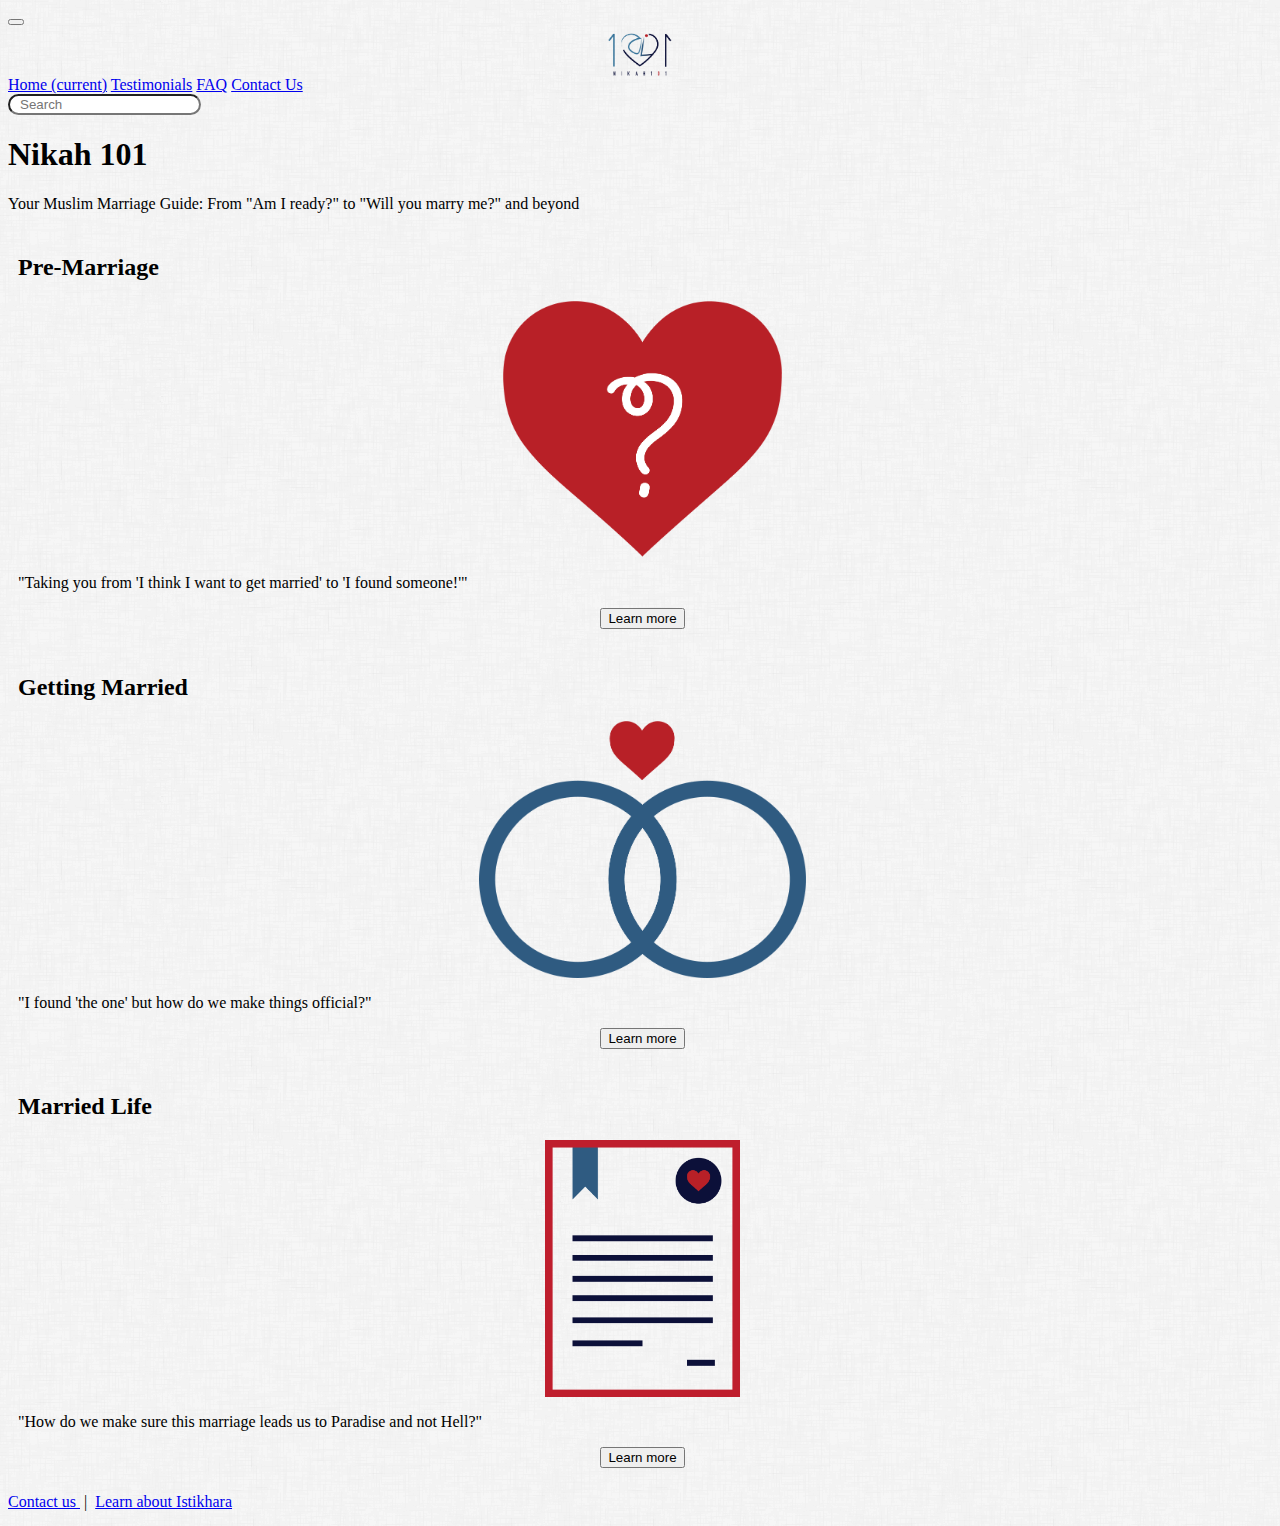
==== commit 7be5e876: "Updated navbar" ====
--- a/index.html
+++ b/index.html
@@ -67,32 +67,45 @@
                 display: block;
                 margin: auto;
             }
+
+            .search{
+              border-radius:15px;
+                  -moz-border-radius:15px;
+                  -webkit-border-radius:15px;
+               padding-left: 10px;
+            }
         </style>
     </head>
     <body>
       <!-- <script src="js/header-json-parser.js"></script> -->
 
-      <script src="js/header-injector.js"></script>
+      <!-- <script src="js/header-injector.js"></script> -->
         <div id="header">
-            <!-- <nav class="navbar navbar-expand-md navbar-light bg-faded">
-                <div class="container">
-                    <button class="navbar-toggler navbar-toggler-left collapsed" type="button" data-toggle="collapse" data-target="#navbarNavAltMarkup" aria-controls="navbarNavAltMarkup" aria-expanded="false" aria-label="Toggle navigation">
-                        <span class="navbar-toggler-icon"></span>
-                    </button>
-                    <a class="navbar-brand" href="index.html#">Nikah 101</a>
-                    <div class="collapse navbar-collapse" id="navbarNavAltMarkup">
-                        <div class="navbar-nav">
-                            <a class="nav-item nav-link active" href="index.html#" id="index">Home <span class="sr-only">(current)</span></a>
-                            <a class="nav-item nav-link" href="pre_marriage.html#" id="pre_marriage">Pre-Marriage</a>
-                            <a class="nav-item nav-link" href="getting_married.html#" id="getting_married">Getting Married</a>
-                            <a class="nav-item nav-link" href="married_life.html#" id="married_life">Married Life</a>
-                            <a class="nav-item nav-link" href="testimonials.html#" id="testimonials">Testimonials</a>
-                            <a class="nav-item nav-link" href="faq.html#" id="faq">FAQ</a>
-
-                        </div>
-                    </div>
-                </div>
-            </nav> -->
+          <nav class="navbar navbar-expand-md navbar-light bg-faded">
+              <div class="container">
+                  <button class="navbar-toggler navbar-toggler-left pull-left" type="button" data-toggle="collapse" data-target="#navbarNavAltMarkup" aria-controls="navbarNavAltMarkup" aria-expanded="false" aria-label="Toggle navigation">
+                      <span class="navbar-toggler-icon"></span>
+                  </button>
+                  <a class="navbar-brand" href="index.html#"><img src="./img/logo.png" class="logo"/></a>
+                  <div class="collapse navbar-collapse" id="navbarNavAltMarkup">
+                      <div class="navbar-nav">
+                          <a class="nav-item nav-link" href="index.html#" id="index">Home <span class="sr-only">(current)</span></a>
+                          <a class="nav-item nav-link" href="testimonials.html#" id="testimonials">Testimonials</a>
+                          <a class="nav-item nav-link" href="faq.html#" id="faq">FAQ</a>
+                          <a class="nav-item nav-link" href="contact.html#" id="contact">Contact Us</a>
+                          <div class="nav-item nav-link">
+                            <form action="search.html">
+                              <input type="text" class="search" placeholder="Search" name="search"></input>
+                            </form>
+                          </div>
+                          <!-- <form class="form-inline my-2 my-lg-0"> -->
+                              <!-- <input class="form-control mr-sm-2" type="text" placeholder="Search"></input> -->
+                              <!-- <button class="btn btn-outline-success my-2 my-sm-0" type="submit">Search</button> -->
+                          <!-- </form> -->
+                      </div>
+                  </div>
+              </div>
+          </nav>
         </div>
         <div class="jumbotron" style="background: transparent;">
             <div class="container">
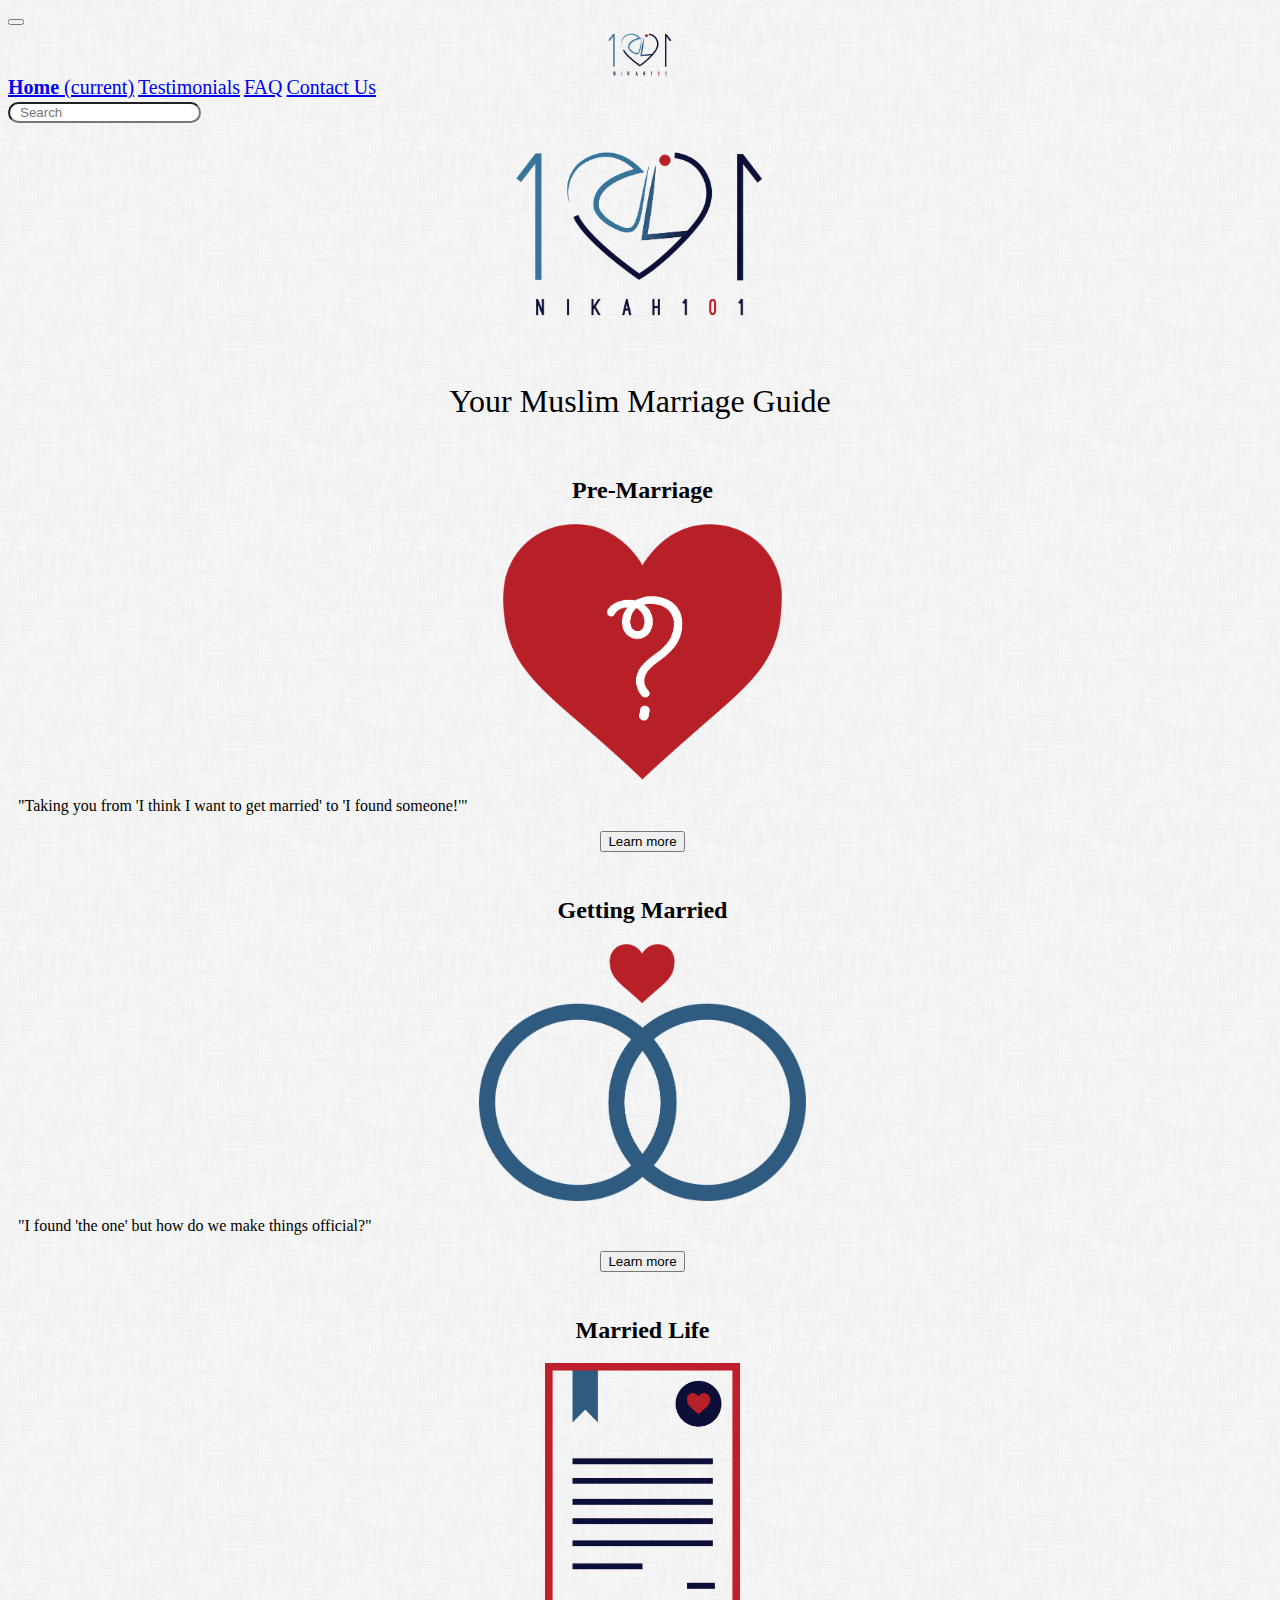
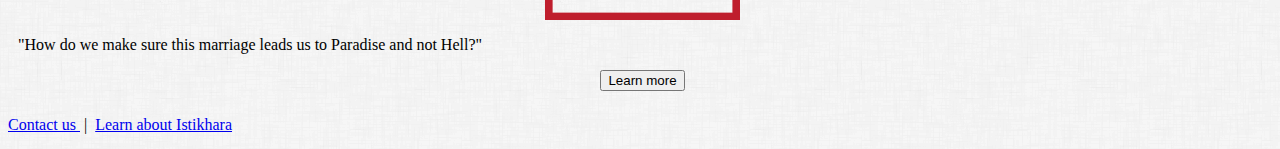
==== commit ef0b1c2c: "Altered the index page" ====
--- a/index.html
+++ b/index.html
@@ -74,6 +74,12 @@
                   -webkit-border-radius:15px;
                padding-left: 10px;
             }
+            h2{
+              text-align: center;
+            }
+            .nav-link{
+              font-size: 20px;
+            }
         </style>
     </head>
     <body>
@@ -89,7 +95,7 @@
                   <a class="navbar-brand" href="index.html#"><img src="./img/logo.png" class="logo"/></a>
                   <div class="collapse navbar-collapse" id="navbarNavAltMarkup">
                       <div class="navbar-nav">
-                          <a class="nav-item nav-link" href="index.html#" id="index">Home <span class="sr-only">(current)</span></a>
+                          <a class="nav-item nav-link" href="index.html#" id="index"><b>Home</b> <span class="sr-only">(current)</span></a>
                           <a class="nav-item nav-link" href="testimonials.html#" id="testimonials">Testimonials</a>
                           <a class="nav-item nav-link" href="faq.html#" id="faq">FAQ</a>
                           <a class="nav-item nav-link" href="contact.html#" id="contact">Contact Us</a>
@@ -107,10 +113,11 @@
               </div>
           </nav>
         </div>
-        <div class="jumbotron" style="background: transparent;">
+        <div class="jumbotron" style="background: transparent; text-align: center;">
             <div class="container">
-                <h1>Nikah 101</h1>
-                <p>Your Muslim Marriage Guide: From "Am I ready?" to "Will you marry me?" and beyond</p>
+                <img src="./img/logo.png" width="250px">
+
+                <p style='font-size: 32px; padding-top: 30px;'>Your Muslim Marriage Guide</p>
             </div>
            </div>
 
